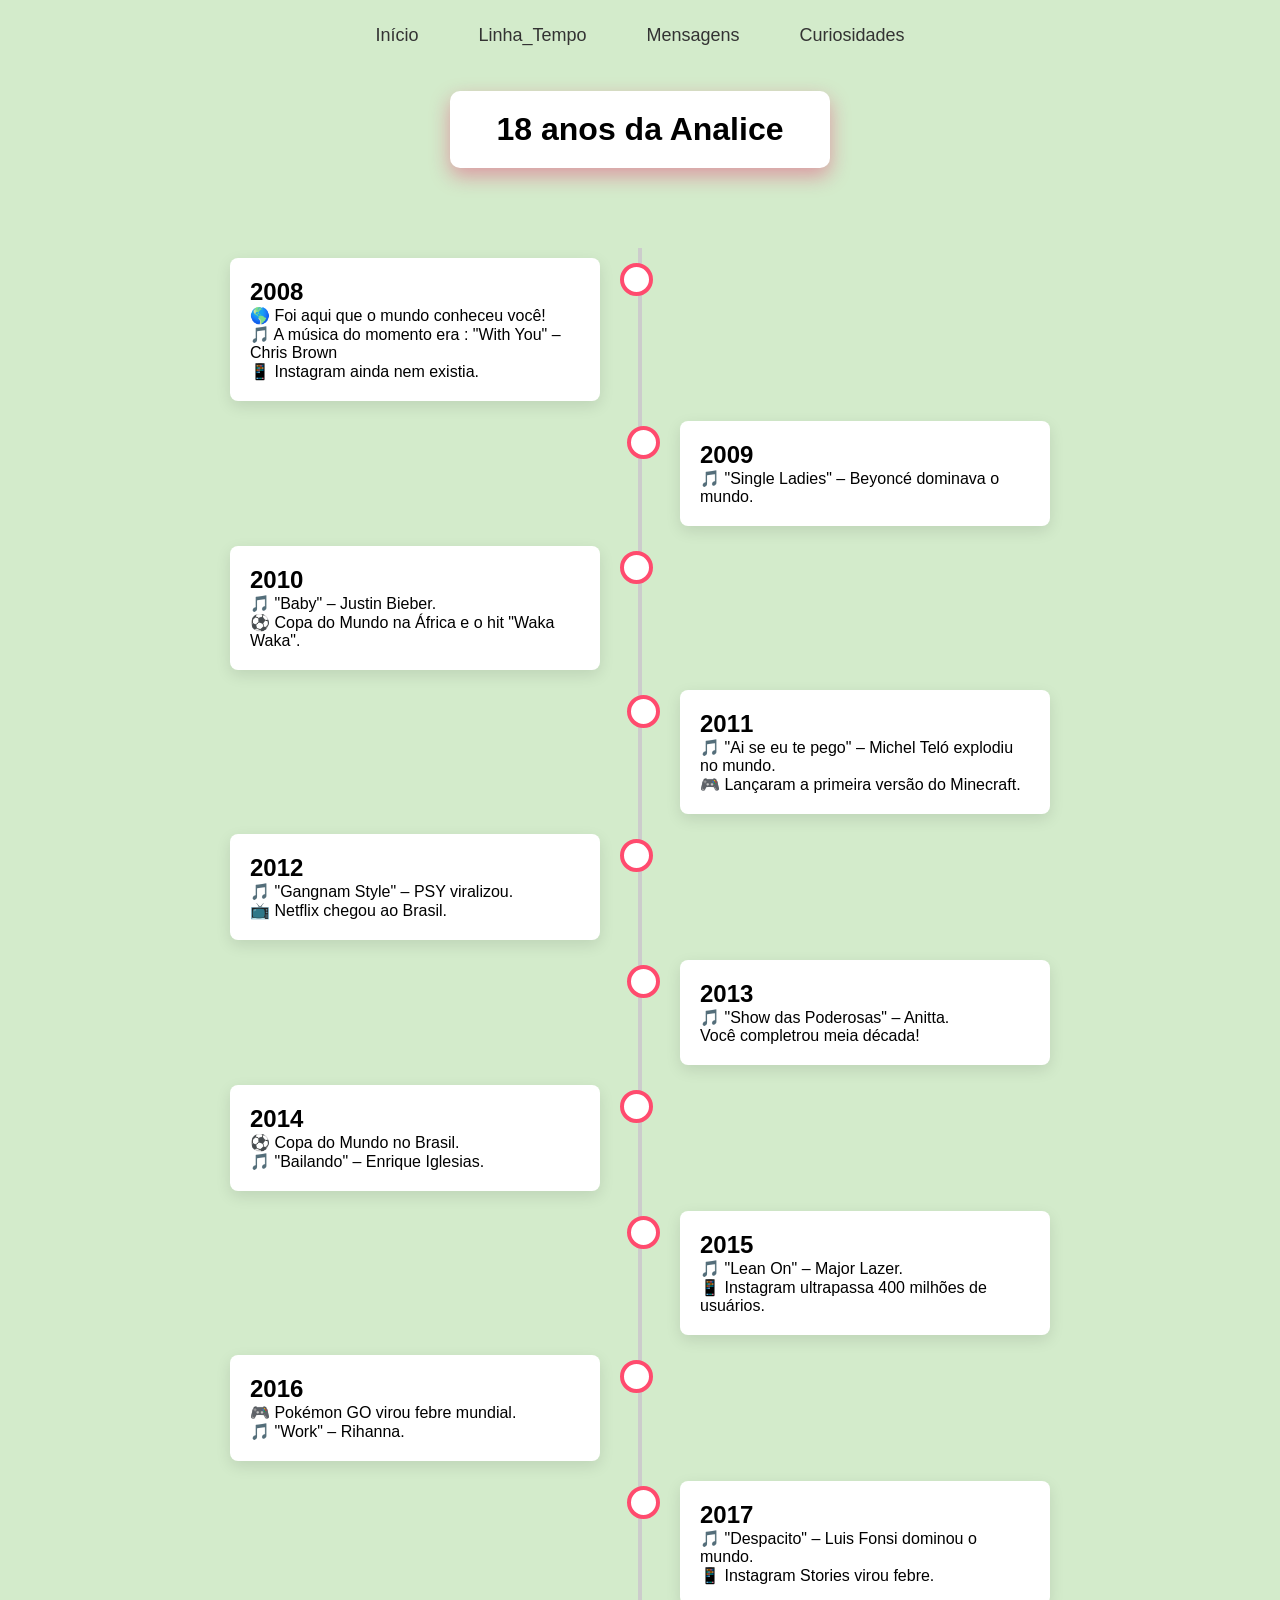
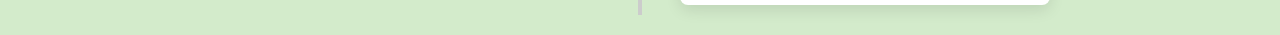
==== linhaTempo.html @ 242ce921 "Primeiro commit Iniciando a parte de linha do tempo" ====
<!DOCTYPE html>
<html lang="pt-br">
<head>
    <meta charset="UTF-8">
    <meta name="viewport" content="width=device-width, initial-scale=1.0">

    <link rel="icon" href="imagens/Captura de tela 2026-03-07 171534.png">
    <link rel="stylesheet" href="header.css">
    <link rel="stylesheet" href="style.css">
    <link rel="stylesheet" href="home.css">
    <link rel="stylesheet" href="linhadotempo.css">


    <title>Feliz Aniversário Lindona</title>

</head>
<body> 
   <header>
    <nav>
        <ul id="nav_list">
            <li class="nav-item active"><a href="home.html">Início</a></li>
            <li class="nav-item"><a href="linhaTempo.html">Linha_Tempo</a></li>
            <li class="nav-item"><a href="MensagensEspeciais.html">Mensagens</a></li>
            <li class="nav-item"><a href="SeuDia.html">Curiosidades</a></li>
        </ul>
    </nav>
</header>


<main>
 

    <div class="titulo-container">
        <h1 id="Titulo">18 anos da Analice</h1>
    </div>
       <section class="timeline">

    <div class="container left">
        <div class="content">
            <h2>2008</h2>
            <p>🌎 Foi aqui que o mundo conheceu você!</p>
            <p>🎵 A música do momento era   : "With You" – Chris Brown</p>
            <p>📱 Instagram ainda nem existia.</p>
        </div>
    </div>

    <div class="container right">
        <div class="content">
            <h2>2009</h2>
            <p>🎵 "Single Ladies" – Beyoncé dominava o mundo.</p>
        </div>
    </div>

    <div class="container left">
        <div class="content">
            <h2>2010</h2>
            <p>🎵 "Baby" – Justin Bieber.</p>
            <p>⚽ Copa do Mundo na África e o hit "Waka Waka".
        </div>
    </div>

    <div class="container right">
        <div class="content">
            <h2>2011</h2>
            <p>🎵 "Ai se eu te pego" – Michel Teló explodiu no mundo.</p>
            <p>🎮 Lançaram a primeira versão do Minecraft.</p>
        </div>
    </div>

    <div class="container left">
        <div class="content">
            <h2>2012</h2>
            <p>🎵 "Gangnam Style" – PSY viralizou.</p>
            <p>📺 Netflix chegou ao Brasil.</p>
        </div>
    </div>

    <div class="container right">
        <div class="content">
            <h2>2013</h2>
            <p>🎵 "Show das Poderosas" – Anitta.</p>
            <p>   Você completrou meia década!</p>
        </div>
    </div>

    <div class="container left">
        <div class="content">
            <h2>2014</h2>
            <p>⚽ Copa do Mundo no Brasil.</p>
            <p>🎵 "Bailando" – Enrique Iglesias.</p>
        </div>
    </div>

    <div class="container right">
        <div class="content">
            <h2>2015</h2>
            <p>🎵 "Lean On" – Major Lazer.</p>
            <p>📱 Instagram ultrapassa 400 milhões de usuários.</p>
        </div>
    </div>

    <div class="container left">
        <div class="content">
            <h2>2016</h2>
            <p>🎮 Pokémon GO virou febre mundial.</p>
            <p>🎵 "Work" – Rihanna.</p>
        </div>
    </div>

    <div class="container right">
        <div class="content">
            <h2>2017</h2>
            <p>🎵 "Despacito" – Luis Fonsi dominou o mundo.</p>
            <p>📱 Instagram Stories virou febre.</p>
        </div>
    </div>

</section>


</main>





</body>
</html>
---- header.css ----
/* Header */
header{
    width:100%;
    padding:25px 0;
    display:flex;
    justify-content:center;
}

/* Lista */
#nav_list{
    display:flex;
    list-style:none;
    gap:60px;
}

/* Links */
#nav_list a{
    text-decoration:none;
    font-size:18px;
    color:#333;
    position:relative;
    transition:0.3s;
}

/* Hover */
#nav_list a:hover{
    color:#e91e63;
}

/* Linha animada */
#nav_list a::after{
    content:"";
    position:absolute;
    left:0;
    bottom:-5px;
    width:0%;
    height:2px;
    background:#e91e63;
    transition:0.3s;
}

#nav_list a:hover::after{
    width:100%;
}

/* RESPONSIVO */

@media (max-width:700px){

    #nav_list{
        flex-direction:column;
        align-items:center;
        gap:20px;
    }

}
---- style.css ----
body{
    background: #9bd28a70;
    font-family: Arial, Helvetica, sans-serif;
}

/* Reset */
*{
    margin:0;
    padding:0;
    box-sizing:border-box;
}

/* Container padrão */
main{
    width:100%;
    padding:20px;
}
---- home.css ----
#home{
    width:100%;
    display:flex;
    justify-content:center;
}

/* imagem */
#home img{
    width:350px;
    border-radius:10px;
    box-shadow:0 15px 40px #e91e63;
    margin:50px auto 0 auto;
    height:auto;
    display:block;

    transition:transform 1.2s ease, box-shadow 1.2s ease;
}

/* hover */
#home img:hover{
    transform:scale(1.1);
    box-shadow:0 25px 60px #e91e63;
}

/* RESPONSIVO */

@media (max-width:600px){

    #home img{
        width:80%;
    }

}
---- linhadotempo.css ----
.timeline{
    position:relative;
    max-width:900px;
    margin:auto;
}

/* linha central */
.timeline::before{
    content:"";
    position:absolute;
    width:4px;
    height:100%;
    background:#ccc;
    left:50%;
    transform:translateX(-50%);
}

/* containers */
.container{
    padding:10px 40px;
    position:relative;
    width:50%;
}

/* bolinha */
.container::after{
    content:'';
    position:absolute;
    width:25px;
    height:25px;
    right:-13px;
    background:white;
    border:4px solid #ff4b6e;
    top:15px;
    border-radius:50%;
    z-index:1;
}

/* lados */
.left{
    left:0;
}

.right{
    left:50%;
}

.right::after{
    left:-13px;
}

/* card */
.content{
    padding:20px;
    background:white;
    border-radius:8px;
    box-shadow:0 5px 15px rgba(0,0,0,0.1);
}

.titulo-container{
    display:flex;
    justify-content:center;
    margin-bottom:80px;
    
}

#Titulo{
    background:white;
    padding:20px 47px;
    border-radius: 10px;    
    box-shadow:0 8px 20px rgba(233,30,99,0.4);
}

/* RESPONSIVO */

@media (max-width:768px){

    .timeline::before{
        left:20px;
    }

    .container{
        width:100%;
        padding-left:70px;
        padding-right:25px;
    }

    .container::after{
        left:8px;
    }

    .right{
        left:0%;
    }

}
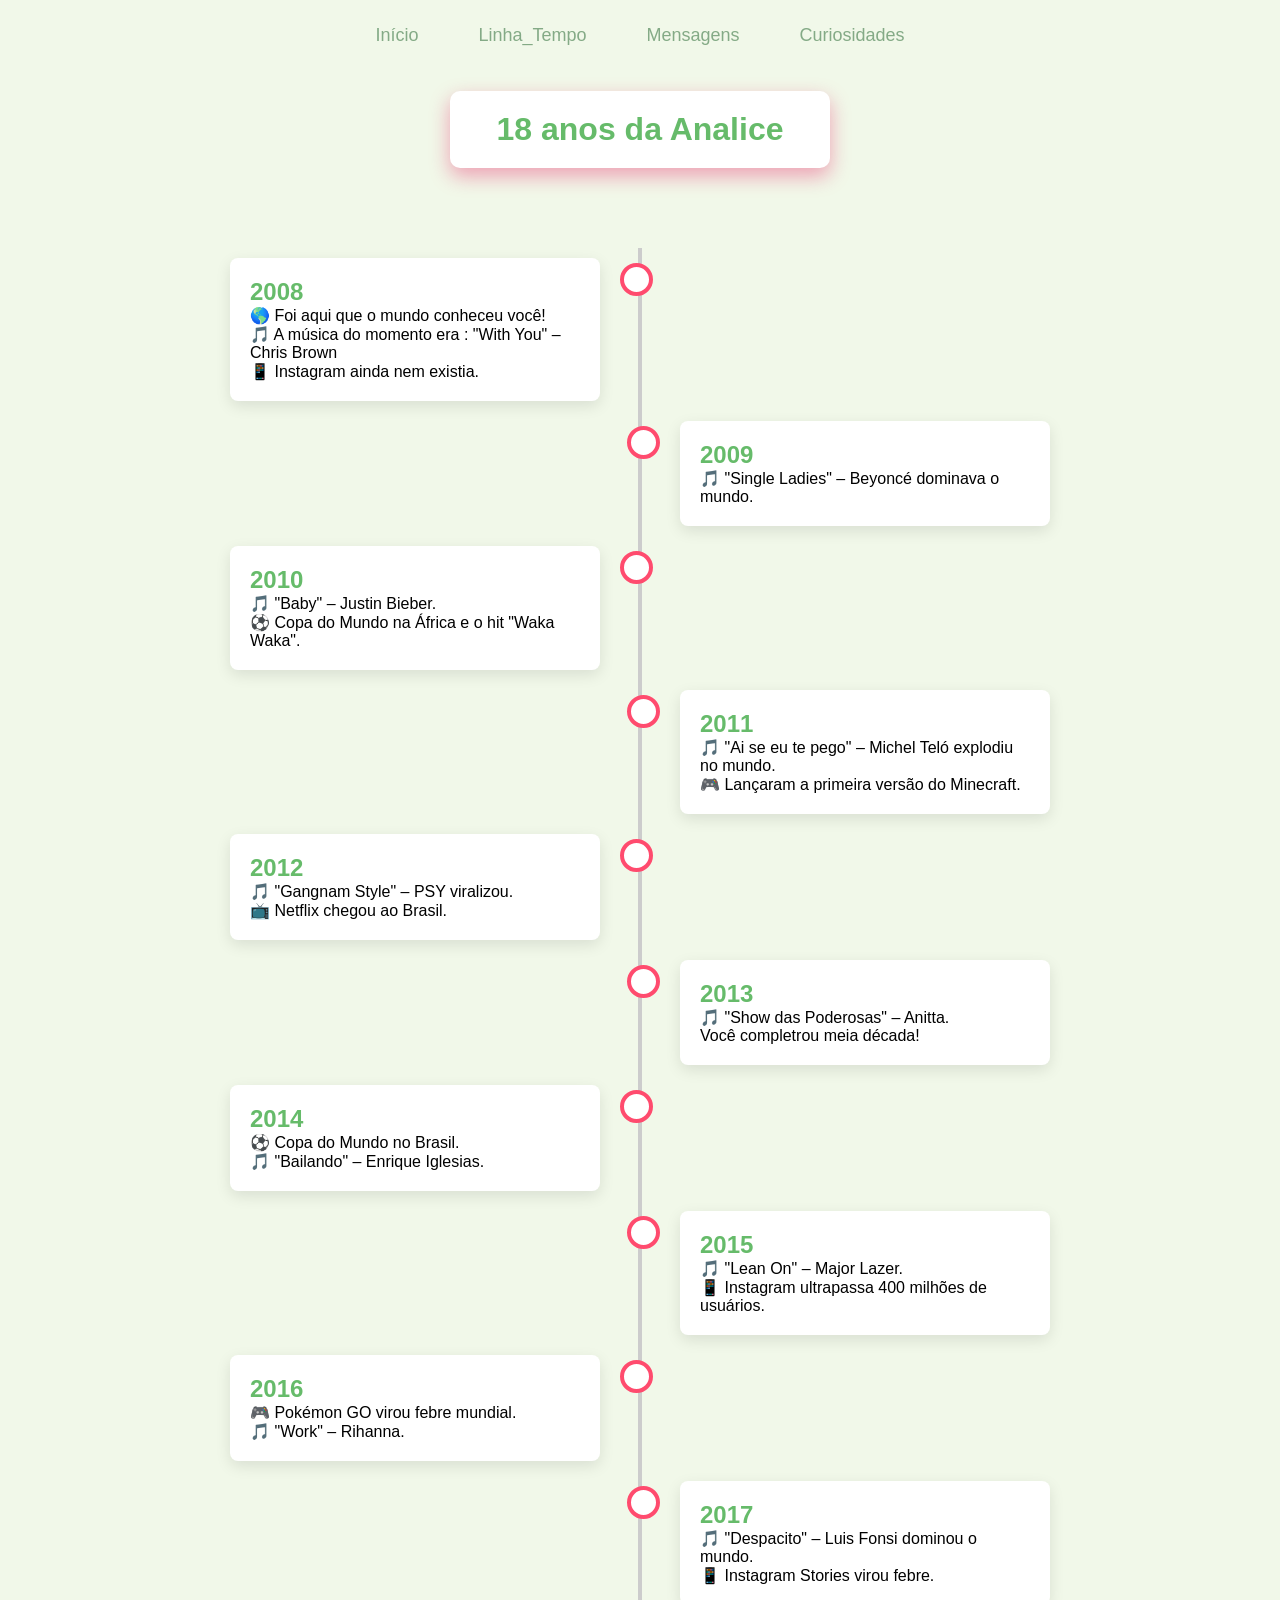
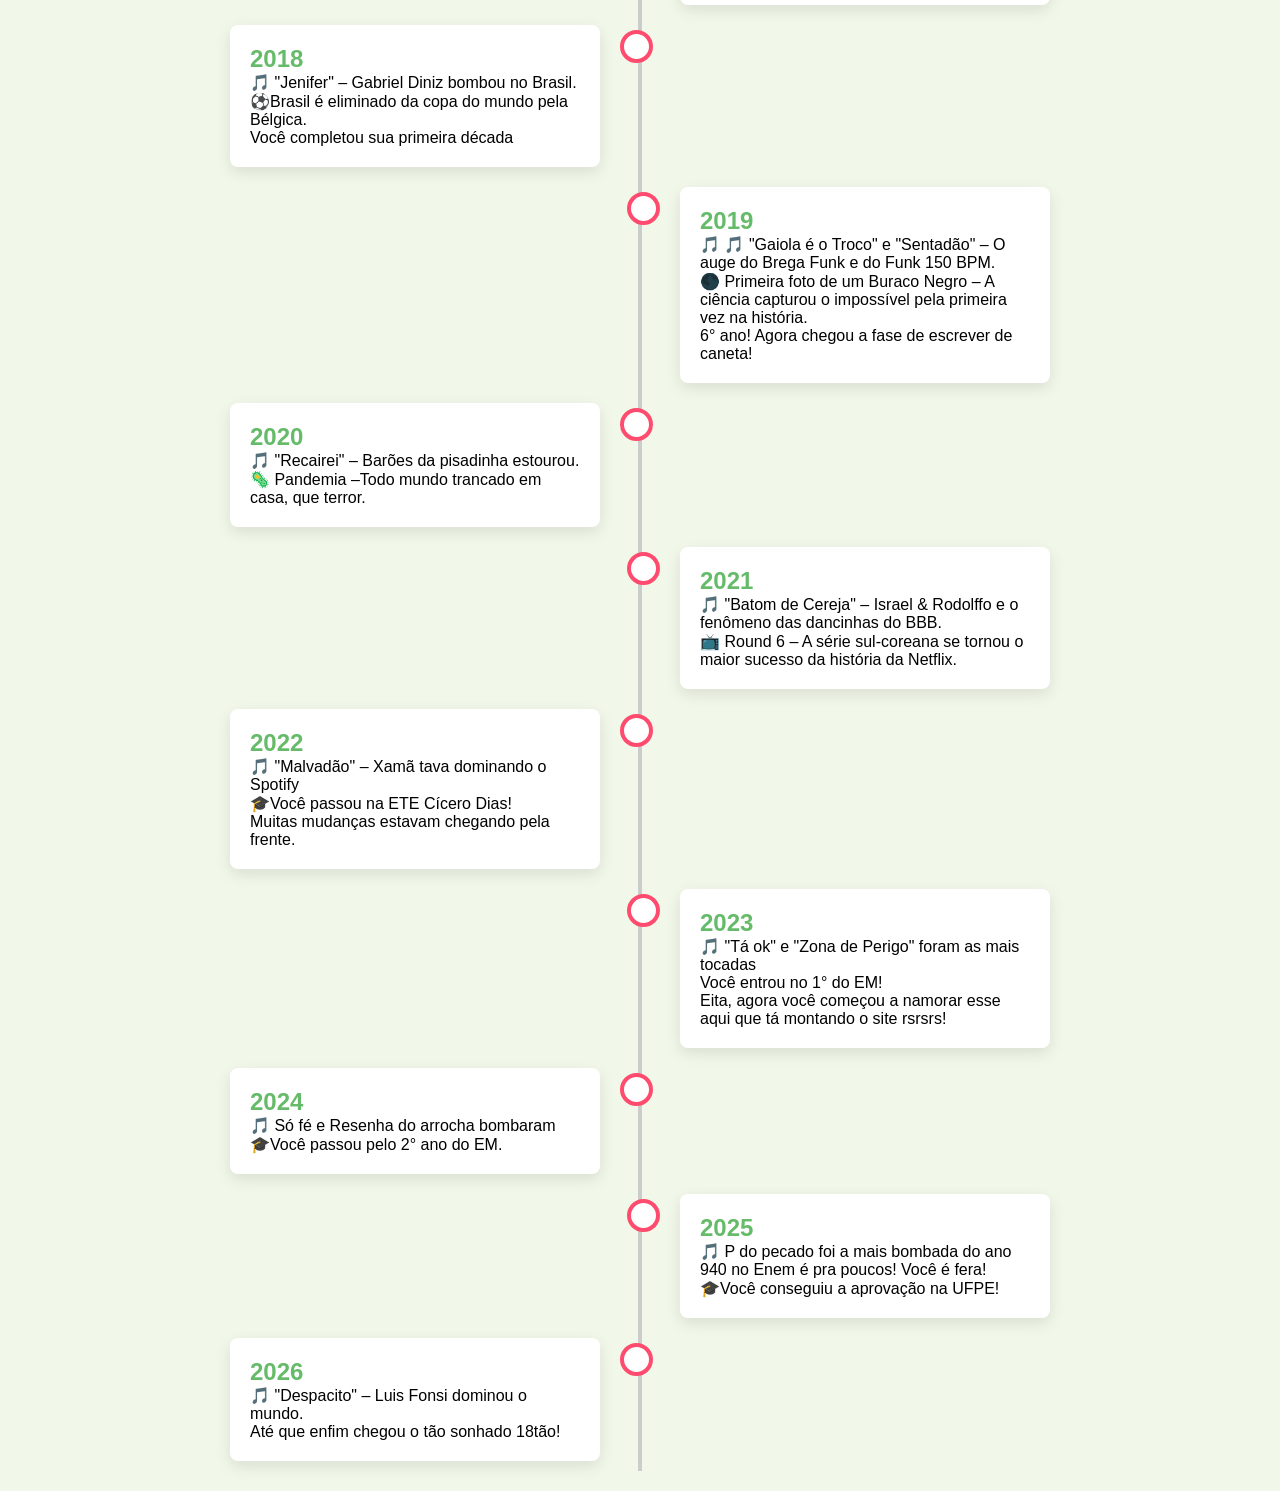
==== commit 95f08fc2: "Finalização da linha do tempo e ajustes no home" ====
--- a/linhaTempo.html
+++ b/linhaTempo.html
@@ -115,6 +115,93 @@
         </div>
     </div>
 
+    <div class="container left">
+        <div class="content">
+            <h2>2018</h2>
+            <p>🎵 "Jenifer" – Gabriel Diniz bombou no Brasil.</p>
+            <p>⚽Brasil é eliminado da copa do mundo pela Bélgica.</p>
+            <p>Você completou sua primeira década</p>
+        </div>
+    </div>
+
+
+    <div class="container right">
+        <div class="content">
+            <h2>2019</h2>
+            <p>🎵 🎵 "Gaiola é o Troco" e "Sentadão" – O auge do Brega Funk e do Funk 150 BPM.</p>
+            <p>🌑 Primeira foto de um Buraco Negro – A ciência capturou o impossível pela primeira vez na história.</p>
+            <p>6° ano! Agora chegou a fase de escrever de caneta!</p>
+        </div>
+    </div>
+
+
+    <div class="container left">
+        <div class="content">
+            <h2>2020</h2>
+            <p>🎵 "Recairei" – Barões da pisadinha estourou.</p>
+            <p>🦠 Pandemia –Todo mundo trancado em casa, que terror.</p>
+        </div>
+    </div>
+
+
+    <div class="container right">
+        <div class="content">
+            <h2>2021</h2>
+            <p>🎵 "Batom de Cereja" – Israel & Rodolffo e o fenômeno das dancinhas do BBB.</p>
+            <p>📺 Round 6 – A série sul-coreana se tornou o maior sucesso da história da Netflix.</p>
+        </div>
+    </div>
+
+
+    <div class="container left">
+        <div class="content">
+            <h2>2022</h2>
+            <p>🎵 "Malvadão" – Xamã tava dominando o Spotify</p>
+            <p>🎓Você passou na ETE Cícero Dias!</p>
+            <p>Muitas mudanças estavam chegando pela frente.</p>
+        </div>
+    </div>
+
+
+    <div class="container right">
+        <div class="content">
+            <h2>2023</h2>
+            <p>🎵 "Tá ok" e "Zona de Perigo" foram as mais tocadas</p>
+            <p>Você entrou no 1° do EM!</p>
+            <p>Eita, agora você começou a namorar esse aqui que tá montando o site rsrsrs!</p>
+        </div>
+    </div>
+
+
+    <div class="container left">
+        <div class="content">
+            <h2>2024</h2>
+            <p>🎵 Só fé e Resenha do arrocha bombaram</p>
+            <p>🎓Você passou pelo 2° ano do EM.</p>
+        </div>
+    </div>
+
+
+    <div class="container right">
+        <div class="content">
+            <h2>2025</h2>
+            <p>🎵 P do pecado foi a mais bombada do ano</p>
+            <p>940 no Enem é pra poucos! Você é fera!</p>
+            <p>🎓Você conseguiu a aprovação na UFPE!</p>
+        </div>
+    </div>
+
+
+    <div class="container left">
+        <div class="content">
+            <h2>2026</h2>
+            <p>🎵 "Despacito" – Luis Fonsi dominou o mundo.</p>
+            <p>Até que enfim chegou o tão sonhado 18tão!</p>
+        </div>
+    </div>
+
+
+
 </section>
 
 
--- a/header.css
+++ b/header.css
@@ -17,14 +17,14 @@
 #nav_list a{
     text-decoration:none;
     font-size:18px;
-    color:#333;
+    color:#84aa86;
     position:relative;
     transition:0.3s;
 }
 
 /* Hover */
 #nav_list a:hover{
-    color:#e91e63;
+    color:#F48FB1;
 }
 
 /* Linha animada */
@@ -35,7 +35,7 @@
     bottom:-5px;
     width:0%;
     height:2px;
-    background:#e91e63;
+    background:#F48FB1;
     transition:0.3s;
 }
 
--- a/style.css
+++ b/style.css
@@ -1,5 +1,5 @@
 body{
-    background: #9bd28a70;
+    background: #F1F8E9;
     font-family: Arial, Helvetica, sans-serif;
 }
 
--- a/home.css
+++ b/home.css
@@ -8,7 +8,7 @@
 #home img{
     width:350px;
     border-radius:10px;
-    box-shadow:0 15px 40px #e91e63;
+    box-shadow:0 15px 40px #F48FB1;
     margin:50px auto 0 auto;
     height:auto;
     display:block;
@@ -16,18 +16,71 @@
     transition:transform 1.2s ease, box-shadow 1.2s ease;
 }
 
+.titulo-aniversario{
+    align-items: center;
+    text-align: center;
+    margin-top: 10px;
+    color: #EC407A;
+
+}
+
 /* hover */
 #home img:hover{
     transform:scale(1.1);
-    box-shadow:0 25px 60px #e91e63;
+    box-shadow:0 25px 60px #F48FB1;
 }
 
-/* RESPONSIVO */
+/* container da mensagem */
+
+.mensagem-container{
+    width:100%;
+    display:flex;
+    flex-direction:column;
+    align-items:center;
+    margin-top:40px;
+}
+
+
+/* titulo 18 anos */
+
+#titulo-18{
+    font-size:42px;
+    color:#EC407A;
+    margin-bottom:20px;
+    text-align:center;
+}
+
+
+/* card do texto */
+
+#texto-principal{
+    background:white;
+
+    max-width:700px;
+    padding:30px;
+
+    border-radius:12px;
+
+    box-shadow:0 15px 40px rgba(236,64,122,0.25);
+
+    line-height:1.7;
+
+    font-size:17px;
+
+    color:#444;
+
+    text-align:justify;
+}
+
+
+/* responsivo */
 
 @media (max-width:600px){
 
-    #home img{
-        width:80%;
+    #texto-principal{
+        width:90%;
+        padding:20px;
+        font-size:16px;
     }
 
-}+}
--- a/linhadotempo.css
+++ b/linhadotempo.css
@@ -35,7 +35,9 @@
     border-radius:50%;
     z-index:1;
 }
-
+h2{
+    color: #66BB6A;
+}
 /* lados */
 .left{
     left:0;
@@ -69,6 +71,7 @@
     padding:20px 47px;
     border-radius: 10px;    
     box-shadow:0 8px 20px rgba(233,30,99,0.4);
+    color: #66BB6A;
 }
 
 /* RESPONSIVO */
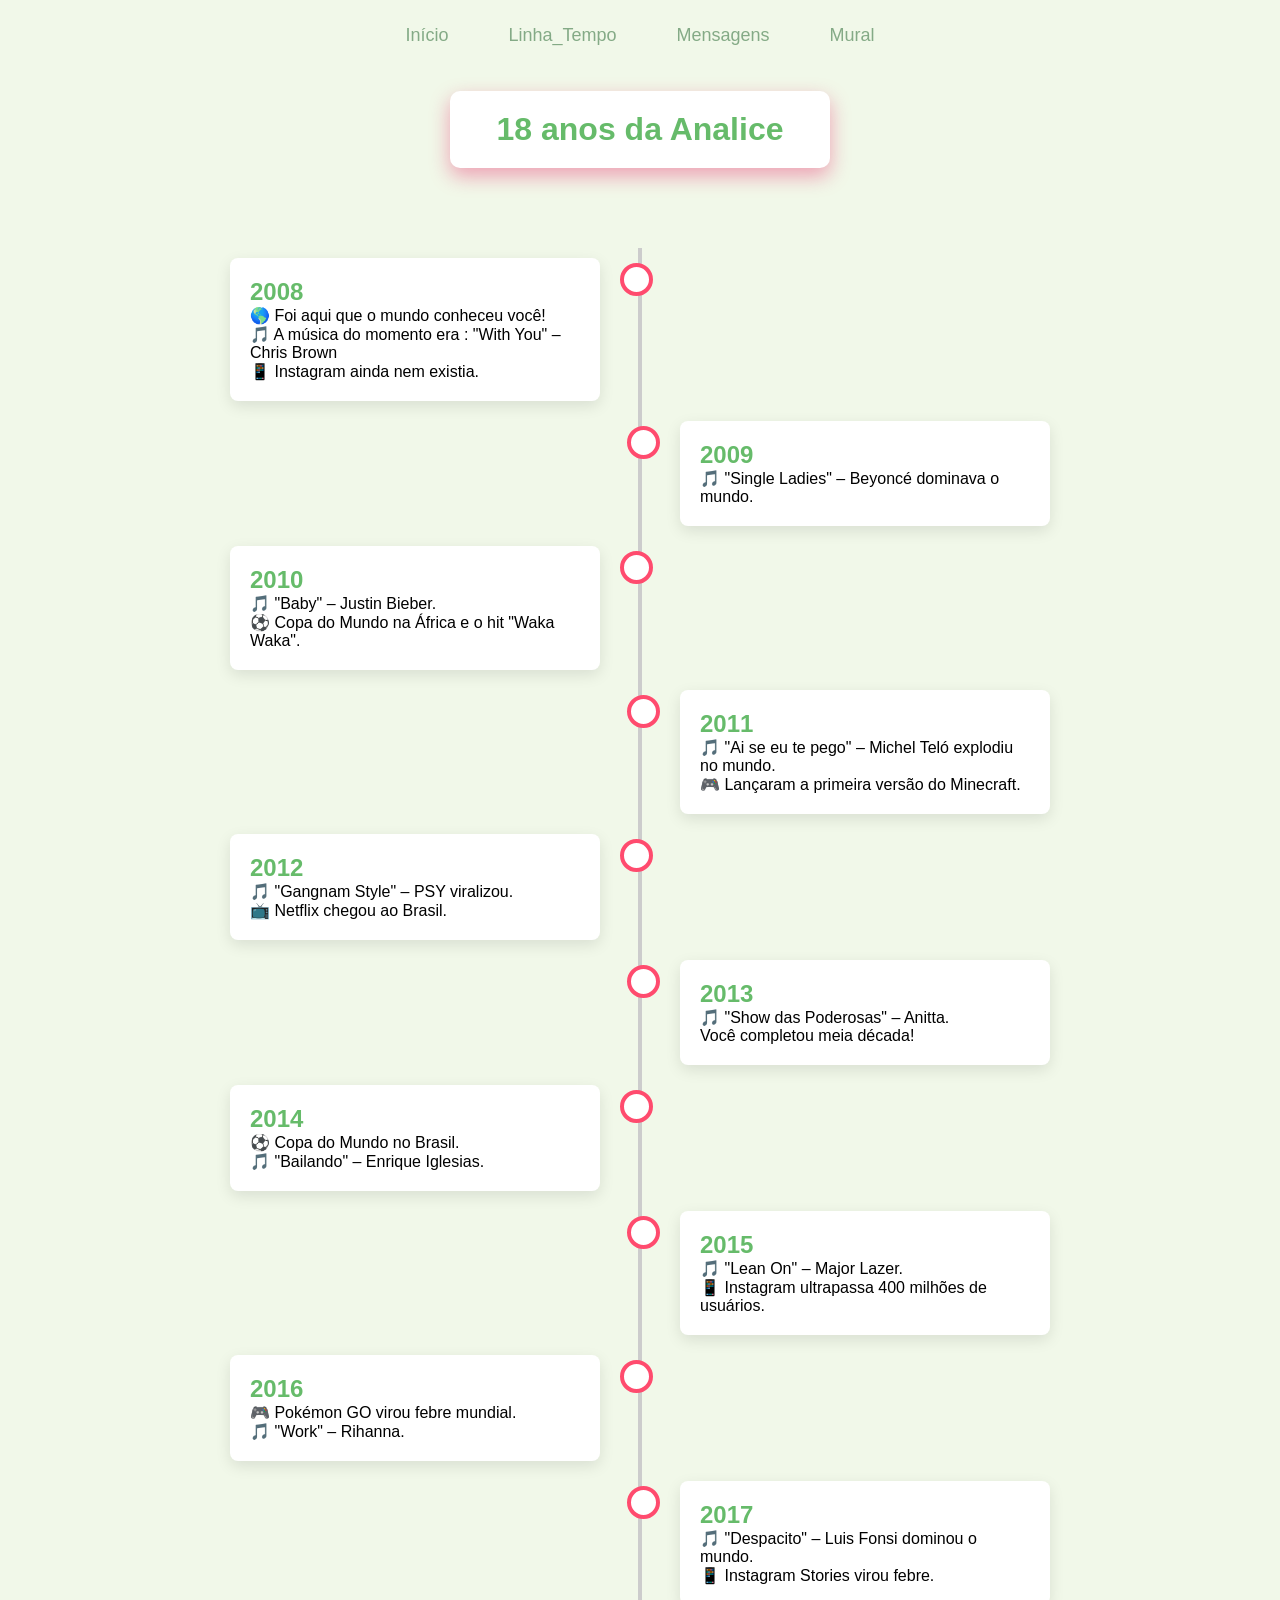
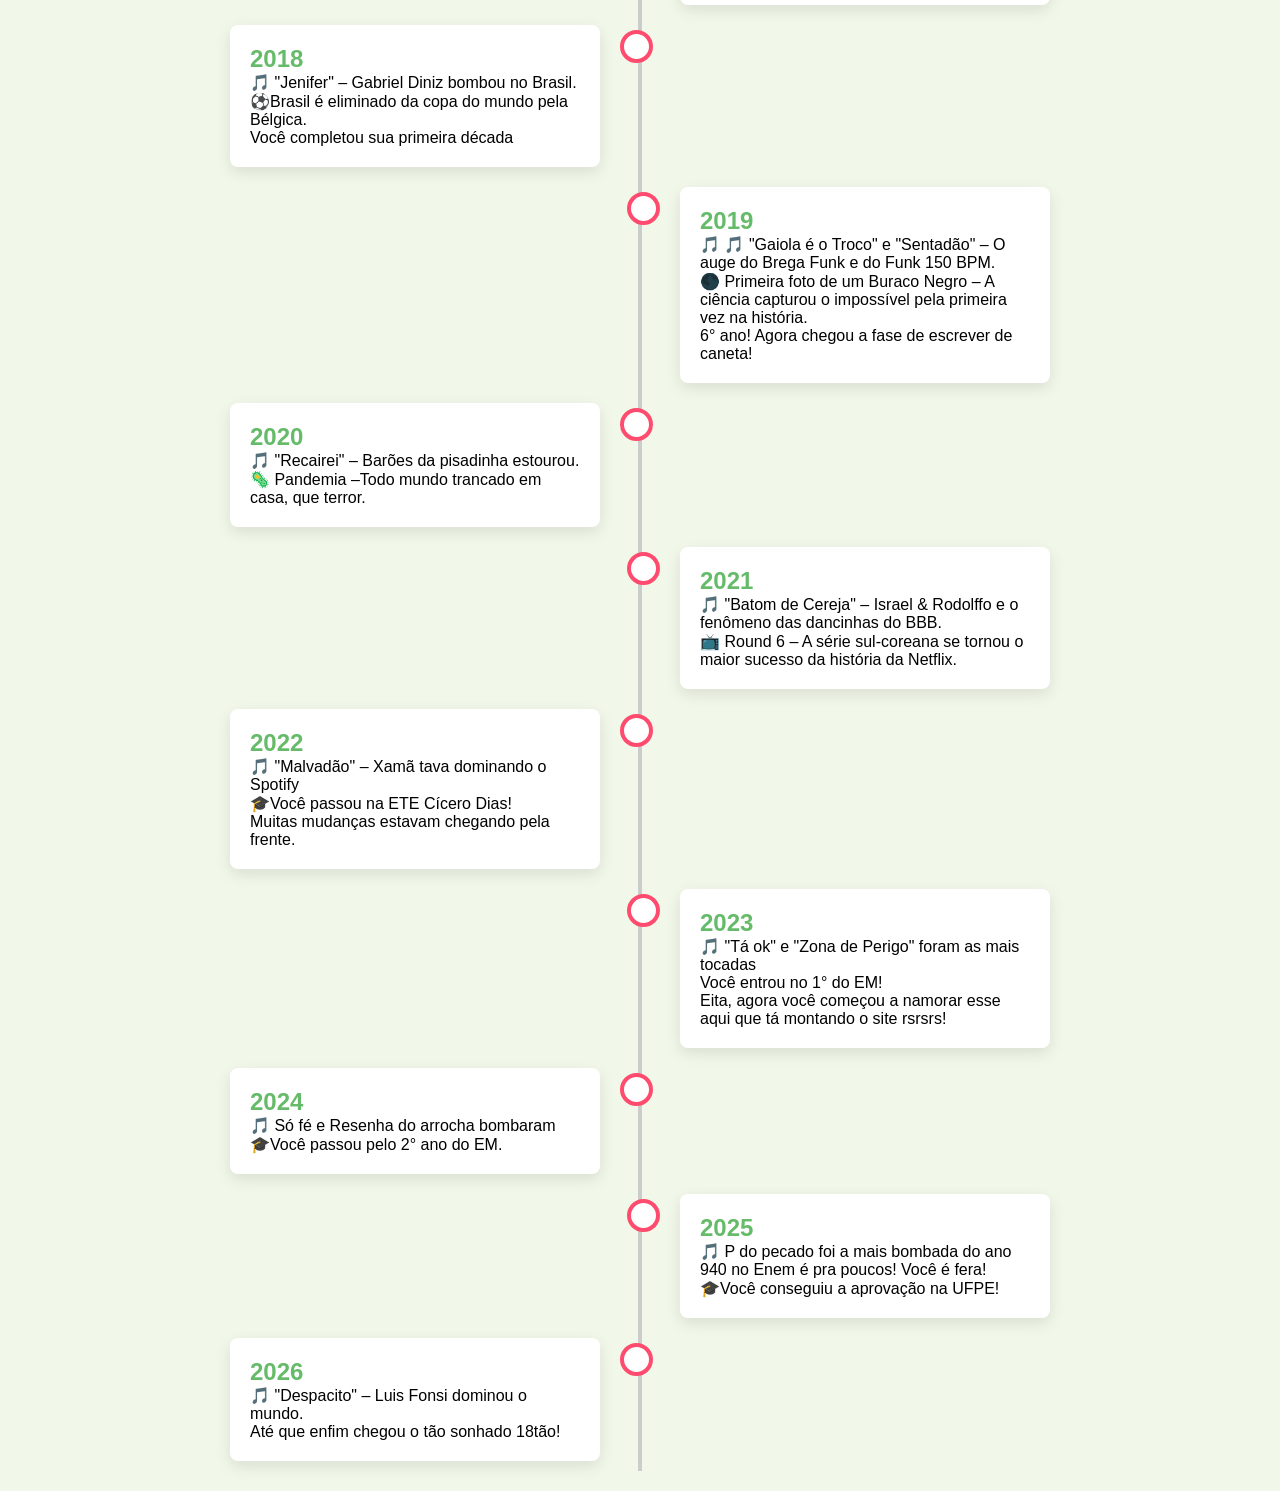
==== commit 43e9e508: "Criação do mural de fotos e Atualização da aba mensagens" ====
--- a/linhaTempo.html
+++ b/linhaTempo.html
@@ -21,7 +21,7 @@
             <li class="nav-item active"><a href="home.html">Início</a></li>
             <li class="nav-item"><a href="linhaTempo.html">Linha_Tempo</a></li>
             <li class="nav-item"><a href="MensagensEspeciais.html">Mensagens</a></li>
-            <li class="nav-item"><a href="SeuDia.html">Curiosidades</a></li>
+            <li><a href="mural.html">Mural</a></li>
         </ul>
     </nav>
 </header>
@@ -79,7 +79,7 @@
         <div class="content">
             <h2>2013</h2>
             <p>🎵 "Show das Poderosas" – Anitta.</p>
-            <p>   Você completrou meia década!</p>
+            <p>   Você completou meia década!</p>
         </div>
     </div>
 
